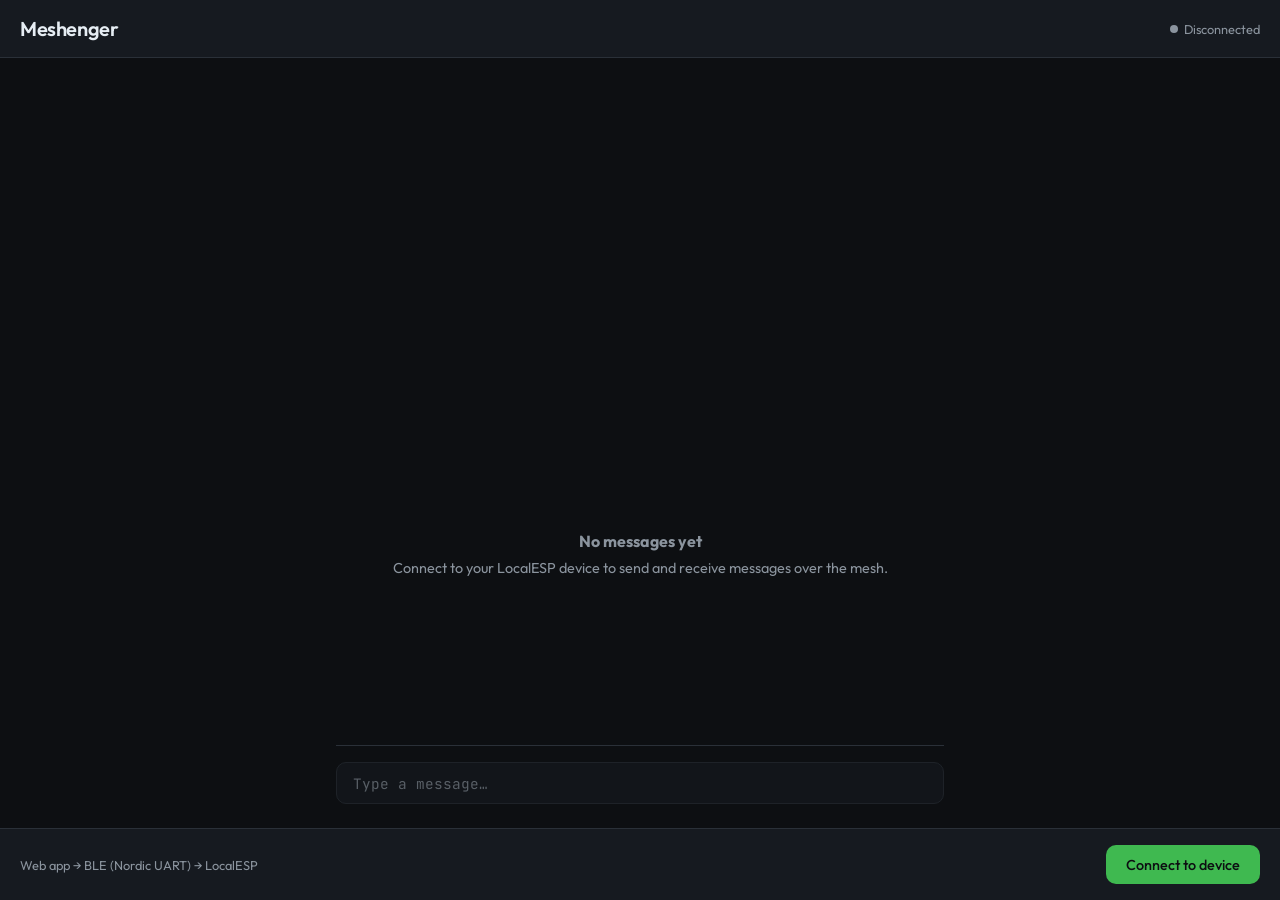
==== App/index.html @ c9620330 "Add web Bluetooth UI and LocalESP BLE bridge" ====
<!DOCTYPE html>
<html lang="en">
<head>
  <meta charset="UTF-8">
  <meta name="viewport" content="width=device-width, initial-scale=1.0">
  <title>Meshenger</title>
  <link rel="preconnect" href="https://fonts.googleapis.com">
  <link rel="preconnect" href="https://fonts.gstatic.com" crossorigin>
  <link href="https://fonts.googleapis.com/css2?family=JetBrains+Mono:wght@400;500&family=Outfit:wght@400;500;600&display=swap" rel="stylesheet">
  <style>
    :root {
      --bg: #0d0f12;
      --surface: #161a20;
      --border: #2a3038;
      --text: #e6edf3;
      --text-muted: #8b949e;
      --accent: #3fb950;
      --accent-dim: #238636;
      --danger: #f85149;
      --radius: 10px;
    }

    * {
      box-sizing: border-box;
      margin: 0;
      padding: 0;
    }

    body {
      font-family: 'Outfit', sans-serif;
      background: var(--bg);
      color: var(--text);
      min-height: 100vh;
      display: flex;
      flex-direction: column;
    }

    header {
      padding: 1rem 1.25rem;
      border-bottom: 1px solid var(--border);
      display: flex;
      align-items: center;
      justify-content: space-between;
      background: var(--surface);
    }

    h1 {
      font-size: 1.25rem;
      font-weight: 600;
      letter-spacing: -0.02em;
    }

    .status {
      font-size: 0.8rem;
      color: var(--text-muted);
      display: flex;
      align-items: center;
      gap: 0.4rem;
    }

    .status-dot {
      width: 8px;
      height: 8px;
      border-radius: 50%;
      background: var(--text-muted);
    }

    .status-dot.connected {
      background: var(--accent);
      box-shadow: 0 0 8px var(--accent);
    }

    main {
      flex: 1;
      display: flex;
      flex-direction: column;
      max-width: 640px;
      margin: 0 auto;
      width: 100%;
      padding: 0 1rem;
    }

    #messages {
      flex: 1;
      overflow-y: auto;
      padding: 1rem 0;
      display: flex;
      flex-direction: column;
      gap: 0.75rem;
      min-height: 200px;
    }

    .message {
      max-width: 85%;
      padding: 0.6rem 0.9rem;
      border-radius: var(--radius);
      font-size: 0.95rem;
      line-height: 1.4;
      word-break: break-word;
    }

    .message.sent {
      align-self: flex-end;
      background: var(--accent-dim);
      color: var(--text);
    }

    .message.received {
      align-self: flex-start;
      background: var(--surface);
      border: 1px solid var(--border);
    }

    .message .time {
      font-size: 0.7rem;
      color: var(--text-muted);
      margin-top: 0.25rem;
    }

    .empty-state {
      flex: 1;
      display: flex;
      flex-direction: column;
      align-items: center;
      justify-content: center;
      color: var(--text-muted);
      text-align: center;
      padding: 2rem;
    }

    .empty-state.hidden {
      display: none;
    }

    .empty-state p {
      margin-top: 0.5rem;
      font-size: 0.9rem;
    }

    .compose {
      padding: 1rem 0 1.5rem;
      border-top: 1px solid var(--border);
    }

    .compose form {
      display: flex;
      gap: 0.5rem;
    }

    #input {
      flex: 1;
      background: var(--surface);
      border: 1px solid var(--border);
      border-radius: var(--radius);
      color: var(--text);
      font-family: 'JetBrains Mono', monospace;
      font-size: 0.9rem;
      padding: 0.65rem 1rem;
      outline: none;
      transition: border-color 0.15s;
    }

    #input:focus {
      border-color: var(--accent);
    }

    #input::placeholder {
      color: var(--text-muted);
    }

    #input:disabled {
      opacity: 0.6;
      cursor: not-allowed;
    }

    button {
      font-family: 'Outfit', sans-serif;
      font-weight: 500;
      cursor: pointer;
      border: none;
      border-radius: var(--radius);
      transition: background 0.15s, opacity 0.15s;
    }

    button:disabled {
      opacity: 0.5;
      cursor: not-allowed;
    }

    #btnConnect {
      background: var(--accent);
      color: var(--bg);
      padding: 0.65rem 1.25rem;
      font-size: 0.9rem;
    }

    #btnConnect:hover:not(:disabled) {
      background: #4dce68;
    }

    #btnConnect.connected {
      background: var(--danger);
      padding: 0.65rem 1rem;
    }

    #btnConnect.connected:hover:not(:disabled) {
      background: #da3633;
    }

    #btnSend {
      background: var(--accent);
      color: var(--bg);
      padding: 0.65rem 1rem;
      font-size: 0.9rem;
    }

    #btnSend:hover:not(:disabled) {
      background: #4dce68;
    }

    .compose.disabled #btnSend {
      display: none;
    }
  </style>
</head>
<body>
  <header>
    <h1>Meshenger</h1>
    <div class="status">
      <span class="status-dot" id="statusDot"></span>
      <span id="statusText">Disconnected</span>
    </div>
  </header>

  <main>
    <div id="messages"></div>
    <div class="empty-state" id="emptyState">
      <strong>No messages yet</strong>
      <p>Connect to your LocalESP device to send and receive messages over the mesh.</p>
    </div>

    <div class="compose disabled" id="compose">
      <form id="form" submit="return false;">
        <input type="text" id="input" placeholder="Type a message…" disabled autocomplete="off">
        <button type="submit" id="btnSend" disabled>Send</button>
      </form>
    </div>
  </main>

  <header style="border-top: 1px solid var(--border); border-bottom: none;">
    <span style="font-size: 0.8rem; color: var(--text-muted);">Web app → BLE (Nordic UART) → LocalESP</span>
    <button id="btnConnect">Connect to device</button>
  </header>

  <script>
    const NUS_SERVICE = '6e400001-b5a3-f393-e0a9-e50e24dcca9e';
    const NUS_RX = '6e400002-b5a3-f393-e0a9-e50e24dcca9e';
    const NUS_TX = '6e400003-b5a3-f393-e0a9-e50e24dcca9e';

    const messagesEl = document.getElementById('messages');
    const emptyState = document.getElementById('emptyState');
    const compose = document.getElementById('compose');
    const form = document.getElementById('form');
    const input = document.getElementById('input');
    const btnConnect = document.getElementById('btnConnect');
    const btnSend = document.getElementById('btnSend');
    const statusDot = document.getElementById('statusDot');
    const statusText = document.getElementById('statusText');

    let device = null;
    let server = null;
    let rxChar = null;
    let txChar = null;
    let rxBuffer = '';

    function setConnected(connected) {
      statusDot.classList.toggle('connected', connected);
      statusText.textContent = connected ? 'Connected' : 'Disconnected';
      btnConnect.textContent = connected ? 'Disconnect' : 'Connect to device';
      btnConnect.classList.toggle('connected', connected);
      input.disabled = !connected;
      btnSend.disabled = !connected;
      compose.classList.toggle('disabled', !connected);
    }

    function appendMessage(text, sent) {
      emptyState.classList.add('hidden');
      const div = document.createElement('div');
      div.className = 'message ' + (sent ? 'sent' : 'received');
      const time = new Date().toLocaleTimeString([], { hour: '2-digit', minute: '2-digit' });
      div.innerHTML = `<span class="content">${escapeHtml(text)}</span><div class="time">${time}</div>`;
      messagesEl.appendChild(div);
      messagesEl.scrollTop = messagesEl.scrollHeight;
    }

    function escapeHtml(s) {
      const div = document.createElement('div');
      div.textContent = s;
      return div.innerHTML;
    }

    async function connect() {
      if (device && server && server.connected) {
        try {
          server.disconnect();
        } catch (_) {}
        setConnected(false);
        device = server = rxChar = txChar = null;
        return;
      }

      try {
        device = await navigator.bluetooth.requestDevice({
          filters: [{ services: [NUS_SERVICE] }],
          optionalServices: [NUS_SERVICE]
        });

        const gatt = await device.gatt.connect();
        server = gatt;

        const service = await gatt.getPrimaryService(NUS_SERVICE);
        txChar = await service.getCharacteristic(NUS_TX);
        rxChar = await service.getCharacteristic(NUS_RX);

        await txChar.startNotifications();
        txChar.addEventListener('characteristicvaluechanged', (e) => {
          const decoder = new TextDecoder();
          rxBuffer += decoder.decode(e.target.value);
          const lines = rxBuffer.split('\n');
          rxBuffer = lines.pop() || '';
          lines.forEach(line => { if (line.trim()) appendMessage(line.trim(), false); });
        });

        device.addEventListener('gattserverdisconnected', () => setConnected(false));
        setConnected(true);
      } catch (err) {
        if (err.name !== 'NotFoundError') {
          console.error(err);
          alert('Connection failed: ' + (err.message || err));
        }
      }
    }

    async function sendMessage(text) {
      if (!rxChar || !text.trim()) return;
      const encoder = new TextEncoder();
      const data = encoder.encode(text.trim() + '\n');
      const chunk = 20;
      for (let i = 0; i < data.length; i += chunk) {
        await rxChar.writeValue(data.slice(i, i + chunk));
      }
      appendMessage(text.trim(), true);
    }

    btnConnect.addEventListener('click', () => connect());

    form.addEventListener('submit', (e) => {
      e.preventDefault();
      const t = input.value;
      if (!t.trim()) return;
      sendMessage(t);
      input.value = '';
    });
  </script>
</body>
</html>
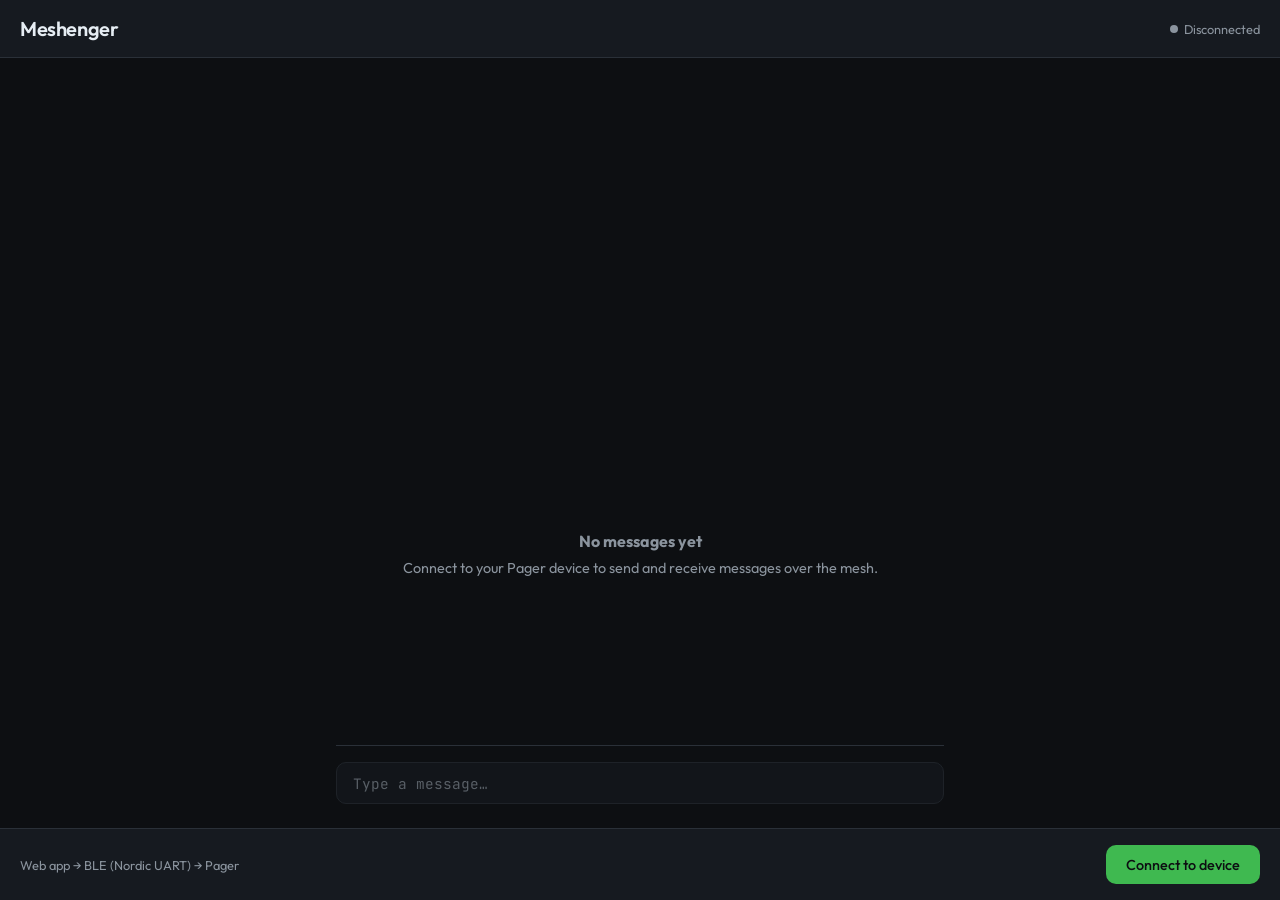
==== commit ead8e1c5: "Replace LocalESP naming convention with Pager naming convetion" ====
--- a/App/index.html
+++ b/App/index.html
@@ -236,7 +236,7 @@
     <div id="messages"></div>
     <div class="empty-state" id="emptyState">
       <strong>No messages yet</strong>
-      <p>Connect to your LocalESP device to send and receive messages over the mesh.</p>
+      <p>Connect to your Pager device to send and receive messages over the mesh.</p>
     </div>
 
     <div class="compose disabled" id="compose">
@@ -248,7 +248,7 @@
   </main>
 
   <header style="border-top: 1px solid var(--border); border-bottom: none;">
-    <span style="font-size: 0.8rem; color: var(--text-muted);">Web app → BLE (Nordic UART) → LocalESP</span>
+    <span style="font-size: 0.8rem; color: var(--text-muted);">Web app → BLE (Nordic UART) → Pager</span>
     <button id="btnConnect">Connect to device</button>
   </header>
 
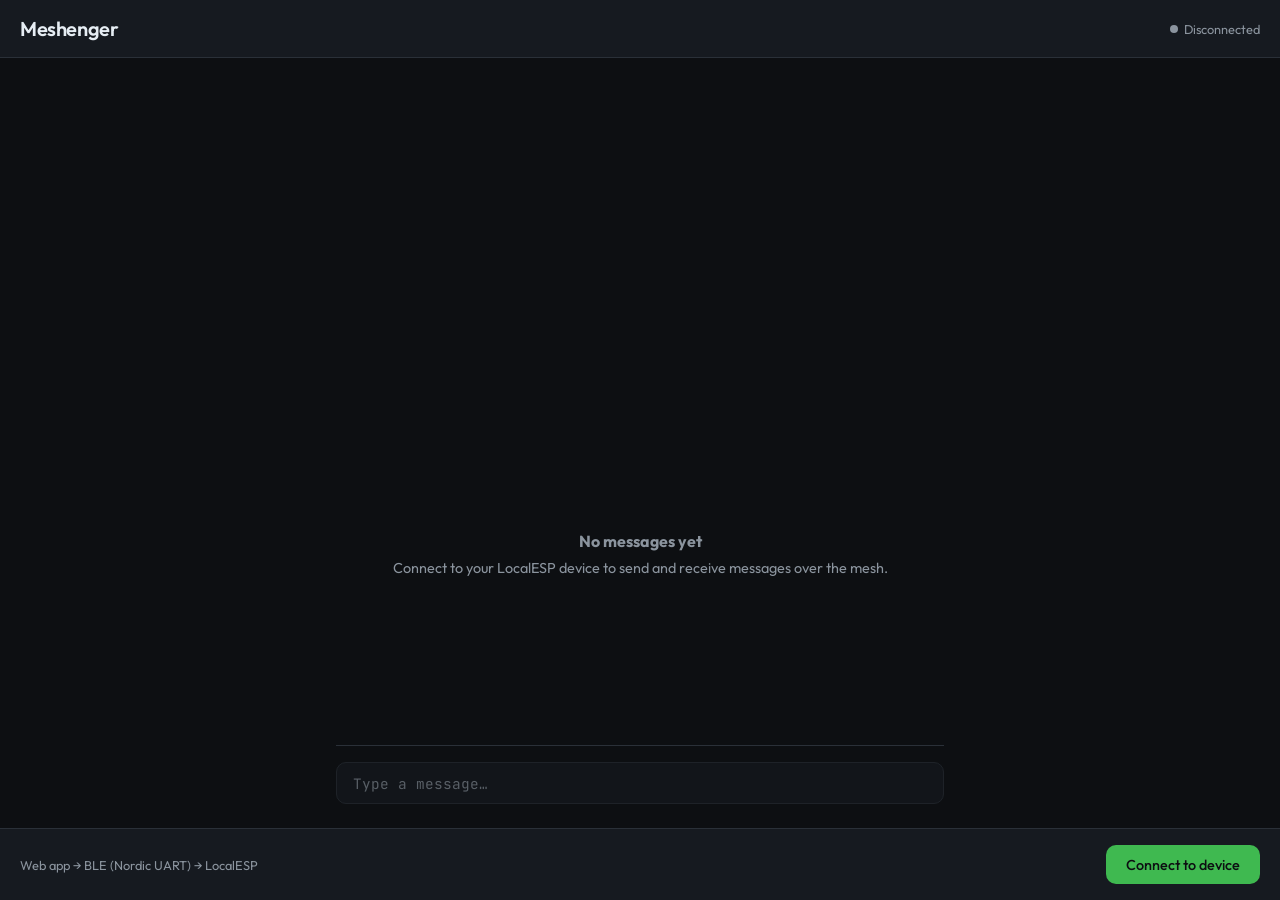
==== commit d7d7354b: "Added comments" ====
--- a/App/index.html
+++ b/App/index.html
@@ -8,6 +8,7 @@
   <link rel="preconnect" href="https://fonts.gstatic.com" crossorigin>
   <link href="https://fonts.googleapis.com/css2?family=JetBrains+Mono:wght@400;500&family=Outfit:wght@400;500;600&display=swap" rel="stylesheet">
   <style>
+    /* Theme: dark background, accent green, danger red for disconnect */
     :root {
       --bg: #0d0f12;
       --surface: #161a20;
@@ -26,6 +27,7 @@
       padding: 0;
     }
 
+    /* Full-height column layout */
     body {
       font-family: 'Outfit', sans-serif;
       background: var(--bg);
@@ -35,6 +37,7 @@
       flex-direction: column;
     }
 
+    /* Top bar: title + connection status */
     header {
       padding: 1rem 1.25rem;
       border-bottom: 1px solid var(--border);
@@ -50,6 +53,7 @@
       letter-spacing: -0.02em;
     }
 
+    /* Status text next to the dot */
     .status {
       font-size: 0.8rem;
       color: var(--text-muted);
@@ -58,6 +62,7 @@
       gap: 0.4rem;
     }
 
+    /* Gray dot when disconnected; green + glow when connected */
     .status-dot {
       width: 8px;
       height: 8px;
@@ -70,6 +75,7 @@
       box-shadow: 0 0 8px var(--accent);
     }
 
+    /* Main content: scrollable messages + compose area */
     main {
       flex: 1;
       display: flex;
@@ -80,6 +86,7 @@
       padding: 0 1rem;
     }
 
+    /* Scrollable list of message bubbles */
     #messages {
       flex: 1;
       overflow-y: auto;
@@ -90,6 +97,7 @@
       min-height: 200px;
     }
 
+    /* Base bubble style; .sent and .received control side + color */
     .message {
       max-width: 85%;
       padding: 0.6rem 0.9rem;
@@ -117,6 +125,7 @@
       margin-top: 0.25rem;
     }
 
+    /* Shown when there are no messages yet */
     .empty-state {
       flex: 1;
       display: flex;
@@ -137,6 +146,7 @@
       font-size: 0.9rem;
     }
 
+    /* Message input row; .disabled hides Send when not connected */
     .compose {
       padding: 1rem 0 1.5rem;
       border-top: 1px solid var(--border);
@@ -147,6 +157,7 @@
       gap: 0.5rem;
     }
 
+    /* Text input for typing messages; disabled until BLE connected */
     #input {
       flex: 1;
       background: var(--surface);
@@ -173,6 +184,7 @@
       cursor: not-allowed;
     }
 
+    /* Shared button base; #btnConnect and #btnSend override colors */
     button {
       font-family: 'Outfit', sans-serif;
       font-weight: 500;
@@ -187,6 +199,7 @@
       cursor: not-allowed;
     }
 
+    /* Green = Connect; when .connected, switch to red Disconnect */
     #btnConnect {
       background: var(--accent);
       color: var(--bg);
@@ -218,12 +231,14 @@
       background: #4dce68;
     }
 
+    /* Send only visible when compose is enabled (BLE connected) */
     .compose.disabled #btnSend {
       display: none;
     }
   </style>
 </head>
 <body>
+  <!-- App title and BLE connection status -->
   <header>
     <h1>Meshenger</h1>
     <div class="status">
@@ -234,11 +249,13 @@
 
   <main>
     <div id="messages"></div>
+    <!-- Shown when no messages; hidden as soon as first message is appended -->
     <div class="empty-state" id="emptyState">
       <strong>No messages yet</strong>
-      <p>Connect to your Pager device to send and receive messages over the mesh.</p>
+      <p>Connect to your LocalESP device to send and receive messages over the mesh.</p>
     </div>
 
+    <!-- Input + Send; has class "disabled" until BLE connected -->
     <div class="compose disabled" id="compose">
       <form id="form" submit="return false;">
         <input type="text" id="input" placeholder="Type a message…" disabled autocomplete="off">
@@ -247,16 +264,20 @@
     </div>
   </main>
 
+  <!-- Footer: connect button + data path label -->
   <header style="border-top: 1px solid var(--border); border-bottom: none;">
-    <span style="font-size: 0.8rem; color: var(--text-muted);">Web app → BLE (Nordic UART) → Pager</span>
+    <span style="font-size: 0.8rem; color: var(--text-muted);">Web app → BLE (Nordic UART) → LocalESP</span>
     <button id="btnConnect">Connect to device</button>
   </header>
 
   <script>
+    // --- Nordic UART Service (NUS) ---
+    // UUIDs must match LocalESP ble_serial.ino so the browser can find and use the service
     const NUS_SERVICE = '6e400001-b5a3-f393-e0a9-e50e24dcca9e';
-    const NUS_RX = '6e400002-b5a3-f393-e0a9-e50e24dcca9e';
-    const NUS_TX = '6e400003-b5a3-f393-e0a9-e50e24dcca9e';
-
+    const NUS_RX = '6e400002-b5a3-f393-e0a9-e50e24dcca9e';  // we write here (app → ESP32)
+    const NUS_TX = '6e400003-b5a3-f393-e0a9-e50e24dcca9e';  // we subscribe here (ESP32 → app)
+
+    // --- DOM references ---
     const messagesEl = document.getElementById('messages');
     const emptyState = document.getElementById('emptyState');
     const compose = document.getElementById('compose');
@@ -267,12 +288,15 @@
     const statusDot = document.getElementById('statusDot');
     const statusText = document.getElementById('statusText');
 
+    // BLE connection state
     let device = null;
     let server = null;
     let rxChar = null;
     let txChar = null;
-    let rxBuffer = '';
-
+    let rxBuffer = '';  // buffer incomplete lines from TX notifications (split on \n)
+
+    // --- Connection & UI helpers ---
+    /** Update UI and input state when BLE connection changes */
     function setConnected(connected) {
       statusDot.classList.toggle('connected', connected);
       statusText.textContent = connected ? 'Connected' : 'Disconnected';
@@ -280,9 +304,10 @@
       btnConnect.classList.toggle('connected', connected);
       input.disabled = !connected;
       btnSend.disabled = !connected;
-      compose.classList.toggle('disabled', !connected);
-    }
-
+      compose.classList.toggle('disabled', !connected);  // shows/hides Send button
+    }
+
+    /** Add a message bubble (sent or received) and scroll to bottom */
     function appendMessage(text, sent) {
       emptyState.classList.add('hidden');
       const div = document.createElement('div');
@@ -290,16 +315,19 @@
       const time = new Date().toLocaleTimeString([], { hour: '2-digit', minute: '2-digit' });
       div.innerHTML = `<span class="content">${escapeHtml(text)}</span><div class="time">${time}</div>`;
       messagesEl.appendChild(div);
-      messagesEl.scrollTop = messagesEl.scrollHeight;
-    }
-
+      messagesEl.scrollTop = messagesEl.scrollHeight;  // keep latest message in view
+    }
+
+    /** Escape text so it's safe to put in HTML (avoids XSS if ESP32 sends script) */
     function escapeHtml(s) {
       const div = document.createElement('div');
       div.textContent = s;
       return div.innerHTML;
     }
 
+    /** Connect to LocalESP over BLE (or disconnect if already connected) */
     async function connect() {
+      // If already connected, disconnect and bail
       if (device && server && server.connected) {
         try {
           server.disconnect();
@@ -310,30 +338,37 @@
       }
 
       try {
+        // 1) Show browser's BLE device picker; only devices advertising NUS will appear
         device = await navigator.bluetooth.requestDevice({
           filters: [{ services: [NUS_SERVICE] }],
           optionalServices: [NUS_SERVICE]
         });
 
+        // 2) Connect to GATT server on the ESP32
         const gatt = await device.gatt.connect();
         server = gatt;
 
+        // 3) Get NUS service and the two characteristics
         const service = await gatt.getPrimaryService(NUS_SERVICE);
         txChar = await service.getCharacteristic(NUS_TX);
         rxChar = await service.getCharacteristic(NUS_RX);
 
+        // 4) Subscribe to TX – we get notified when ESP32 sends data
+        // Incoming data from ESP32: buffer and show each line as a received message
         await txChar.startNotifications();
         txChar.addEventListener('characteristicvaluechanged', (e) => {
           const decoder = new TextDecoder();
           rxBuffer += decoder.decode(e.target.value);
           const lines = rxBuffer.split('\n');
-          rxBuffer = lines.pop() || '';
+          rxBuffer = lines.pop() || '';  // keep incomplete line for next chunk
           lines.forEach(line => { if (line.trim()) appendMessage(line.trim(), false); });
         });
 
+        // If ESP32 disconnects (e.g. power off), update UI
         device.addEventListener('gattserverdisconnected', () => setConnected(false));
         setConnected(true);
       } catch (err) {
+        // User cancelled the device picker – don't show an error
         if (err.name !== 'NotFoundError') {
           console.error(err);
           alert('Connection failed: ' + (err.message || err));
@@ -341,17 +376,19 @@
       }
     }
 
+    /** Send text to ESP32 via NUS RX characteristic (chunked for BLE MTU) */
     async function sendMessage(text) {
       if (!rxChar || !text.trim()) return;
       const encoder = new TextEncoder();
       const data = encoder.encode(text.trim() + '\n');
-      const chunk = 20;
+      const chunk = 20;  // BLE typical MTU limit
       for (let i = 0; i < data.length; i += chunk) {
         await rxChar.writeValue(data.slice(i, i + chunk));
       }
-      appendMessage(text.trim(), true);
-    }
-
+      appendMessage(text.trim(), true);  // show in UI as sent
+    }
+
+    // --- Event listeners ---
     btnConnect.addEventListener('click', () => connect());
 
     form.addEventListener('submit', (e) => {
@@ -364,3 +401,4 @@
   </script>
 </body>
 </html>
+
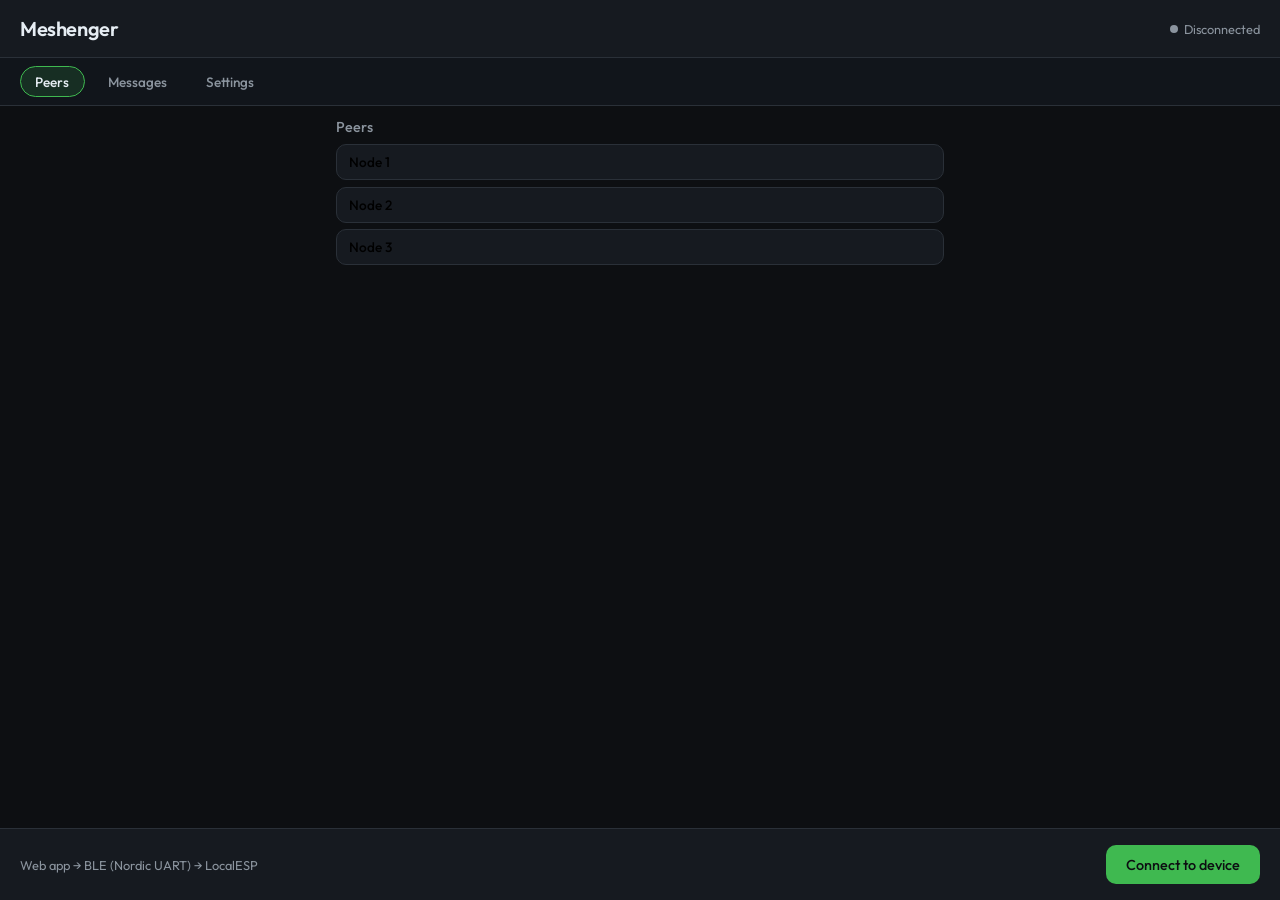
==== commit 3fcb841b: "Improve web app UI and README Made-with: Cursor" ====
--- a/App/index.html
+++ b/App/index.html
@@ -75,7 +75,7 @@
       box-shadow: 0 0 8px var(--accent);
     }
 
-    /* Main content: scrollable messages + compose area */
+    /* Main content: container for different views (Peers / Messages / Settings) */
     main {
       flex: 1;
       display: flex;
@@ -84,6 +84,69 @@
       margin: 0 auto;
       width: 100%;
       padding: 0 1rem;
+    }
+
+    /* Top-level nav for Peers / Messages / Settings */
+    .main-nav {
+      display: flex;
+      gap: 0.5rem;
+      padding: 0.5rem 1.25rem;
+      border-bottom: 1px solid var(--border);
+      background: #11151b;
+    }
+
+    .nav-item {
+      padding: 0.35rem 0.9rem;
+      font-size: 0.85rem;
+      background: transparent;
+      color: var(--text-muted);
+      border-radius: 999px;
+      border: 1px solid transparent;
+    }
+
+    .nav-item.nav-item-active {
+      color: var(--text);
+      border-color: var(--accent);
+      background: rgba(63, 185, 80, 0.15);
+    }
+
+    /* Section containers – only one is visible at a time */
+    .view {
+      display: none;
+    }
+
+    .view-active {
+      display: block;
+    }
+
+    .section-title {
+      font-size: 0.9rem;
+      font-weight: 500;
+      color: var(--text-muted);
+      margin-top: 0.75rem;
+      margin-bottom: 0.5rem;
+    }
+
+    .peers-list {
+      list-style: none;
+      margin: 0;
+      padding: 0;
+      display: flex;
+      flex-direction: column;
+      gap: 0.4rem;
+    }
+
+    .peers-list button {
+      width: 100%;
+      text-align: left;
+      background: var(--surface);
+      border: 1px solid var(--border);
+      padding: 0.5rem 0.75rem;
+      font-size: 0.85rem;
+    }
+
+    .peers-list button.active {
+      border-color: var(--accent);
     }
 
     /* Scrollable list of message bubbles */
@@ -247,21 +310,51 @@
     </div>
   </header>
 
+  <!-- Main navigation: Peers / Messages / Settings -->
+  <nav class="main-nav">
+    <button class="nav-item nav-item-active" data-section="peers">Peers</button>
+    <button class="nav-item" data-section="messages">Messages</button>
+    <button class="nav-item" data-section="settings">Settings</button>
+  </nav>
+
   <main>
-    <div id="messages"></div>
-    <!-- Shown when no messages; hidden as soon as first message is appended -->
-    <div class="empty-state" id="emptyState">
-      <strong>No messages yet</strong>
-      <p>Connect to your LocalESP device to send and receive messages over the mesh.</p>
-    </div>
-
-    <!-- Input + Send; has class "disabled" until BLE connected -->
-    <div class="compose disabled" id="compose">
-      <form id="form" submit="return false;">
-        <input type="text" id="input" placeholder="Type a message…" disabled autocomplete="off">
-        <button type="submit" id="btnSend" disabled>Send</button>
-      </form>
-    </div>
+    <!-- Peers view: list of known peers to open a dedicated chat window -->
+    <section id="view-peers" class="view view-active">
+      <h2 class="section-title">Peers</h2>
+      <ul id="peersList" class="peers-list"></ul>
+    </section>
+
+    <!-- Messages view: chat window for the selected peer -->
+    <section id="view-messages" class="view">
+      <h2 class="section-title" id="chatPeerLabel">No peer selected</h2>
+      <div id="messages"></div>
+      <!-- Shown when no messages; hidden as soon as first message is appended -->
+      <div class="empty-state" id="emptyState">
+        <strong>No messages yet</strong>
+        <p>Connect to your LocalESP device to send and receive messages over the mesh.</p>
+      </div>
+
+      <!-- Input + Send; has class "disabled" until BLE connected -->
+      <div class="compose disabled" id="compose">
+        <form id="form" submit="return false;">
+          <input type="text" id="input" placeholder="Type a message…" disabled autocomplete="off">
+          <button type="submit" id="btnSend" disabled>Send</button>
+        </form>
+      </div>
+    </section>
+
+    <!-- Settings view: notification sound + brightness toggles -->
+    <section id="view-settings" class="view">
+      <h2 class="section-title">Settings</h2>
+      <label style="display:flex;align-items:center;gap:0.5rem;font-size:0.9rem;margin-bottom:0.5rem;">
+        <input type="checkbox" id="settingSounds" checked>
+        Notification sounds
+      </label>
+      <label style="display:flex;align-items:center;gap:0.5rem;font-size:0.9rem;">
+        <input type="checkbox" id="settingBrightness" checked>
+        High display brightness
+      </label>
+    </section>
   </main>
 
   <!-- Footer: connect button + data path label -->
@@ -287,6 +380,21 @@
     const btnSend = document.getElementById('btnSend');
     const statusDot = document.getElementById('statusDot');
     const statusText = document.getElementById('statusText');
+    const navButtons = document.querySelectorAll('.nav-item');
+    const peersListEl = document.getElementById('peersList');
+    const peersView = document.getElementById('view-peers');
+    const messagesView = document.getElementById('view-messages');
+    const settingsView = document.getElementById('view-settings');
+    const chatPeerLabel = document.getElementById('chatPeerLabel');
+    const settingSounds = document.getElementById('settingSounds');
+    const settingBrightness = document.getElementById('settingBrightness');
+
+    // Simple, static peer list for now
+    const peers = [
+      { id: 'peer1', name: 'Node 1' },
+      { id: 'peer2', name: 'Node 2' },
+      { id: 'peer3', name: 'Node 3' },
+    ];
 
     // BLE connection state
     let device = null;
@@ -294,6 +402,47 @@
     let rxChar = null;
     let txChar = null;
     let rxBuffer = '';  // buffer incomplete lines from TX notifications (split on \n)
+
+    // UI state
+    let currentSection = 'peers';
+    let currentPeerId = null;
+
+    /** Switch between Peers, Messages, and Settings sections */
+    function setSection(section) {
+      currentSection = section;
+      navButtons.forEach(btn => {
+        btn.classList.toggle('nav-item-active', btn.dataset.section === section);
+      });
+      peersView.classList.toggle('view-active', section === 'peers');
+      messagesView.classList.toggle('view-active', section === 'messages');
+      settingsView.classList.toggle('view-active', section === 'settings');
+    }
+
+    /** Populate the peers list in the Peers view */
+    function renderPeers() {
+      peersListEl.innerHTML = '';
+      peers.forEach(peer => {
+        const li = document.createElement('li');
+        const btn = document.createElement('button');
+        btn.textContent = peer.name;
+        btn.addEventListener('click', () => selectPeer(peer.id));
+        li.appendChild(btn);
+        peersListEl.appendChild(li);
+      });
+    }
+
+    /** Handle peer selection and open its chat window */
+    function selectPeer(peerId) {
+      currentPeerId = peerId;
+      const peer = peers.find(p => p.id === peerId);
+      chatPeerLabel.textContent = peer ? `Chat with ${peer.name}` : 'Chat';
+      // Highlight active peer
+      const buttons = peersListEl.querySelectorAll('button');
+      buttons.forEach(btn => {
+        btn.classList.toggle('active', btn.textContent === (peer && peer.name));
+      });
+      setSection('messages');
+    }
 
     // --- Connection & UI helpers ---
     /** Update UI and input state when BLE connection changes */
@@ -398,6 +547,18 @@
       sendMessage(t);
       input.value = '';
     });
+
+    // Nav buttons: switch between Peers / Messages / Settings
+    navButtons.forEach(btn => {
+      btn.addEventListener('click', () => {
+        const section = btn.dataset.section;
+        setSection(section);
+      });
+    });
+
+    // Initial render
+    renderPeers();
+    setSection('peers');
   </script>
 </body>
 </html>
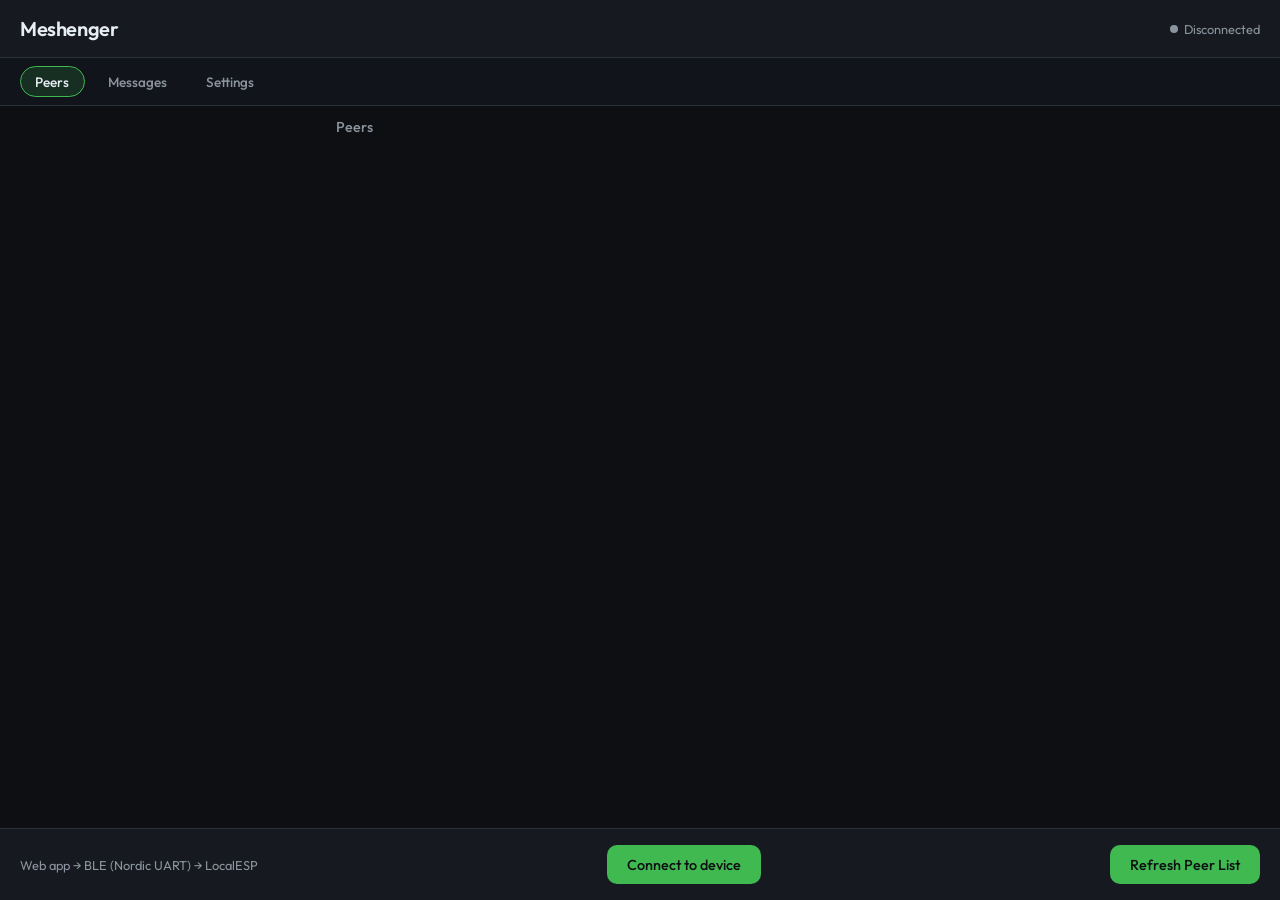
==== commit 7d10bc04: "Add methods to select target from peer list and getting peer list" ====
--- a/App/index.html
+++ b/App/index.html
@@ -252,6 +252,7 @@
       font-family: 'Outfit', sans-serif;
       font-weight: 500;
       cursor: pointer;
+      color: var(--text);
       border: none;
       border-radius: var(--radius);
       transition: background 0.15s, opacity 0.15s;
@@ -270,7 +271,18 @@
       font-size: 0.9rem;
     }
 
+    #btnPeerList{
+      background: var(--accent);
+      color: var(--bg);
+      padding: 0.65rem 1.25rem;
+      font-size: 0.9rem;
+    }
+
     #btnConnect:hover:not(:disabled) {
+      background: #4dce68;
+    }
+
+    #btnPeerList:hover:not(:disabled) {
       background: #4dce68;
     }
 
@@ -361,6 +373,7 @@
   <header style="border-top: 1px solid var(--border); border-bottom: none;">
     <span style="font-size: 0.8rem; color: var(--text-muted);">Web app → BLE (Nordic UART) → LocalESP</span>
     <button id="btnConnect">Connect to device</button>
+    <button id="btnPeerList">Refresh Peer List</button>
   </header>
 
   <script>
@@ -377,6 +390,7 @@
     const form = document.getElementById('form');
     const input = document.getElementById('input');
     const btnConnect = document.getElementById('btnConnect');
+    const btnPeerList = document.getElementById('btnPeerList');
     const btnSend = document.getElementById('btnSend');
     const statusDot = document.getElementById('statusDot');
     const statusText = document.getElementById('statusText');
@@ -389,12 +403,7 @@
     const settingSounds = document.getElementById('settingSounds');
     const settingBrightness = document.getElementById('settingBrightness');
 
-    // Simple, static peer list for now
-    const peers = [
-      { id: 'peer1', name: 'Node 1' },
-      { id: 'peer2', name: 'Node 2' },
-      { id: 'peer3', name: 'Node 3' },
-    ];
+    let peers = [];
 
     // BLE connection state
     let device = null;
@@ -402,6 +411,7 @@
     let rxChar = null;
     let txChar = null;
     let rxBuffer = '';  // buffer incomplete lines from TX notifications (split on \n)
+    let sending = false;  // prevent double-send and duplicate UI messages
 
     // UI state
     let currentSection = 'peers';
@@ -424,8 +434,9 @@
       peers.forEach(peer => {
         const li = document.createElement('li');
         const btn = document.createElement('button');
-        btn.textContent = peer.name;
-        btn.addEventListener('click', () => selectPeer(peer.id));
+        btn.textContent = peer;
+        btn.addEventListener('click', () => selectPeer(peer));
+        console.log('Added peer to list:', peer);
         li.appendChild(btn);
         peersListEl.appendChild(li);
       });
@@ -434,12 +445,12 @@
     /** Handle peer selection and open its chat window */
     function selectPeer(peerId) {
       currentPeerId = peerId;
-      const peer = peers.find(p => p.id === peerId);
-      chatPeerLabel.textContent = peer ? `Chat with ${peer.name}` : 'Chat';
+      const peer = peers.find(p => p === peerId);
+      chatPeerLabel.textContent = peer ? `Chat with ${peer}` : 'Chat';
       // Highlight active peer
       const buttons = peersListEl.querySelectorAll('button');
       buttons.forEach(btn => {
-        btn.classList.toggle('active', btn.textContent === (peer && peer.name));
+        btn.classList.toggle('active', btn.textContent === (peer));
       });
       setSection('messages');
     }
@@ -472,6 +483,18 @@
       const div = document.createElement('div');
       div.textContent = s;
       return div.innerHTML;
+    }
+
+    /** Return true if string looks like displayable text (not garbage/binary from BLE) */
+    function isDisplayableText(s) {
+      if (!s || s.length > 1024) return false;
+      let printable = 0;
+      for (let i = 0; i < s.length; i++) {
+        const c = s.charCodeAt(i);
+        if (c === 0xFFFD) return false;
+        if ((c >= 0x20 && c <= 0x7E) || c === 9 || c === 10 || c === 13) printable++;
+      }
+      return printable >= Math.min(s.length, 1);
     }
 
     /** Connect to LocalESP over BLE (or disconnect if already connected) */
@@ -487,9 +510,13 @@
       }
 
       try {
-        // 1) Show browser's BLE device picker; only devices advertising NUS will appear
+        // 1) Show browser's BLE device picker.
+        //    Filter by NUS service; fallback to name prefix so "Meshenger-Pager" / "Meshenger-PagerTest" shows.
         device = await navigator.bluetooth.requestDevice({
-          filters: [{ services: [NUS_SERVICE] }],
+          filters: [
+            { services: [NUS_SERVICE] },
+            { namePrefix: 'Meshenger' }
+          ],
           optionalServices: [NUS_SERVICE]
         });
 
@@ -503,14 +530,36 @@
         rxChar = await service.getCharacteristic(NUS_RX);
 
         // 4) Subscribe to TX – we get notified when ESP32 sends data
-        // Incoming data from ESP32: buffer and show each line as a received message
+        rxBuffer = '';
         await txChar.startNotifications();
         txChar.addEventListener('characteristicvaluechanged', (e) => {
-          const decoder = new TextDecoder();
-          rxBuffer += decoder.decode(e.target.value);
-          const lines = rxBuffer.split('\n');
-          rxBuffer = lines.pop() || '';  // keep incomplete line for next chunk
-          lines.forEach(line => { if (line.trim()) appendMessage(line.trim(), false); });
+          const value = e.target.value;
+          if (!value || value.byteLength === 0) return;
+          let decoded;
+          try {
+            decoded = new TextDecoder('utf-8', { fatal: false }).decode(value);
+          } catch (_) { return; }
+          rxBuffer += decoded;
+          //first character of rxBuffer is the characteristic value type, 'l' for peer list, 'm' for message
+          if (rxBuffer[0] == 'm'){
+            console.log('Received message data from device:', rxBuffer);
+            rxBuffer = rxBuffer.slice(1); //remove the type character
+          } else if (rxBuffer[0] == 'l'){
+            rxBuffer = rxBuffer.slice(1); //remove the type character
+            console.log('Received peer list data from device:', rxBuffer);
+            const newPeers = JSON.parse(rxBuffer);
+            peers = newPeers; // replace peers with the new list from the device
+            console.log("Updated peers list:", peers);
+            renderPeers(); // update UI
+            rxBuffer = ''; // clear buffer after processing peer list
+            return; // exit early since we don't want to treat peer list as messages
+          }
+          const lines = rxBuffer.split(/\r?\n/);
+          rxBuffer = lines.pop() || '';
+          lines.forEach(line => {
+            const trimmed = line.trim();
+            if (trimmed && isDisplayableText(trimmed)) appendMessage(trimmed, false);
+          });
         });
 
         // If ESP32 disconnects (e.g. power off), update UI
@@ -527,23 +576,42 @@
 
     /** Send text to ESP32 via NUS RX characteristic (chunked for BLE MTU) */
     async function sendMessage(text) {
-      if (!rxChar || !text.trim()) return;
+      const trimmed = text.trim();
+      if (!rxChar || !trimmed || sending) return;
+      sending = true;
+      btnSend.disabled = true;
+      try {
+        const encoder = new TextEncoder();
+      //encodes with message type 'm' for message, followed by the text and a newline as delimiter
+        const data = encoder.encode('m'+trimmed + '\n');
+        const chunk = 20;
+        for (let i = 0; i < data.length; i += chunk) {
+          await rxChar.writeValue(data.slice(i, i + chunk));
+        }
+        appendMessage(trimmed, true);
+      } finally {
+        sending = false;
+        btnSend.disabled = !device || !server || !server.connected;
+      }
+    }
+
+    /** Ask ESP32 for the current list of connected peers */
+    async function requestPeers() {
+      if (!rxChar) return;
       const encoder = new TextEncoder();
-      const data = encoder.encode(text.trim() + '\n');
-      const chunk = 20;  // BLE typical MTU limit
-      for (let i = 0; i < data.length; i += chunk) {
-        await rxChar.writeValue(data.slice(i, i + chunk));
-      }
-      appendMessage(text.trim(), true);  // show in UI as sent
+      //encodes with message type 'l' for peer list request
+      await rxChar.writeValue(encoder.encode('l'));  // command to trigger peer list response
+      console.log('Requested peer list from device...');
     }
 
     // --- Event listeners ---
     btnConnect.addEventListener('click', () => connect());
+    btnPeerList.addEventListener('click', () => requestPeers());
 
     form.addEventListener('submit', (e) => {
       e.preventDefault();
       const t = input.value;
-      if (!t.trim()) return;
+      if (!t.trim() || sending) return;
       sendMessage(t);
       input.value = '';
     });
